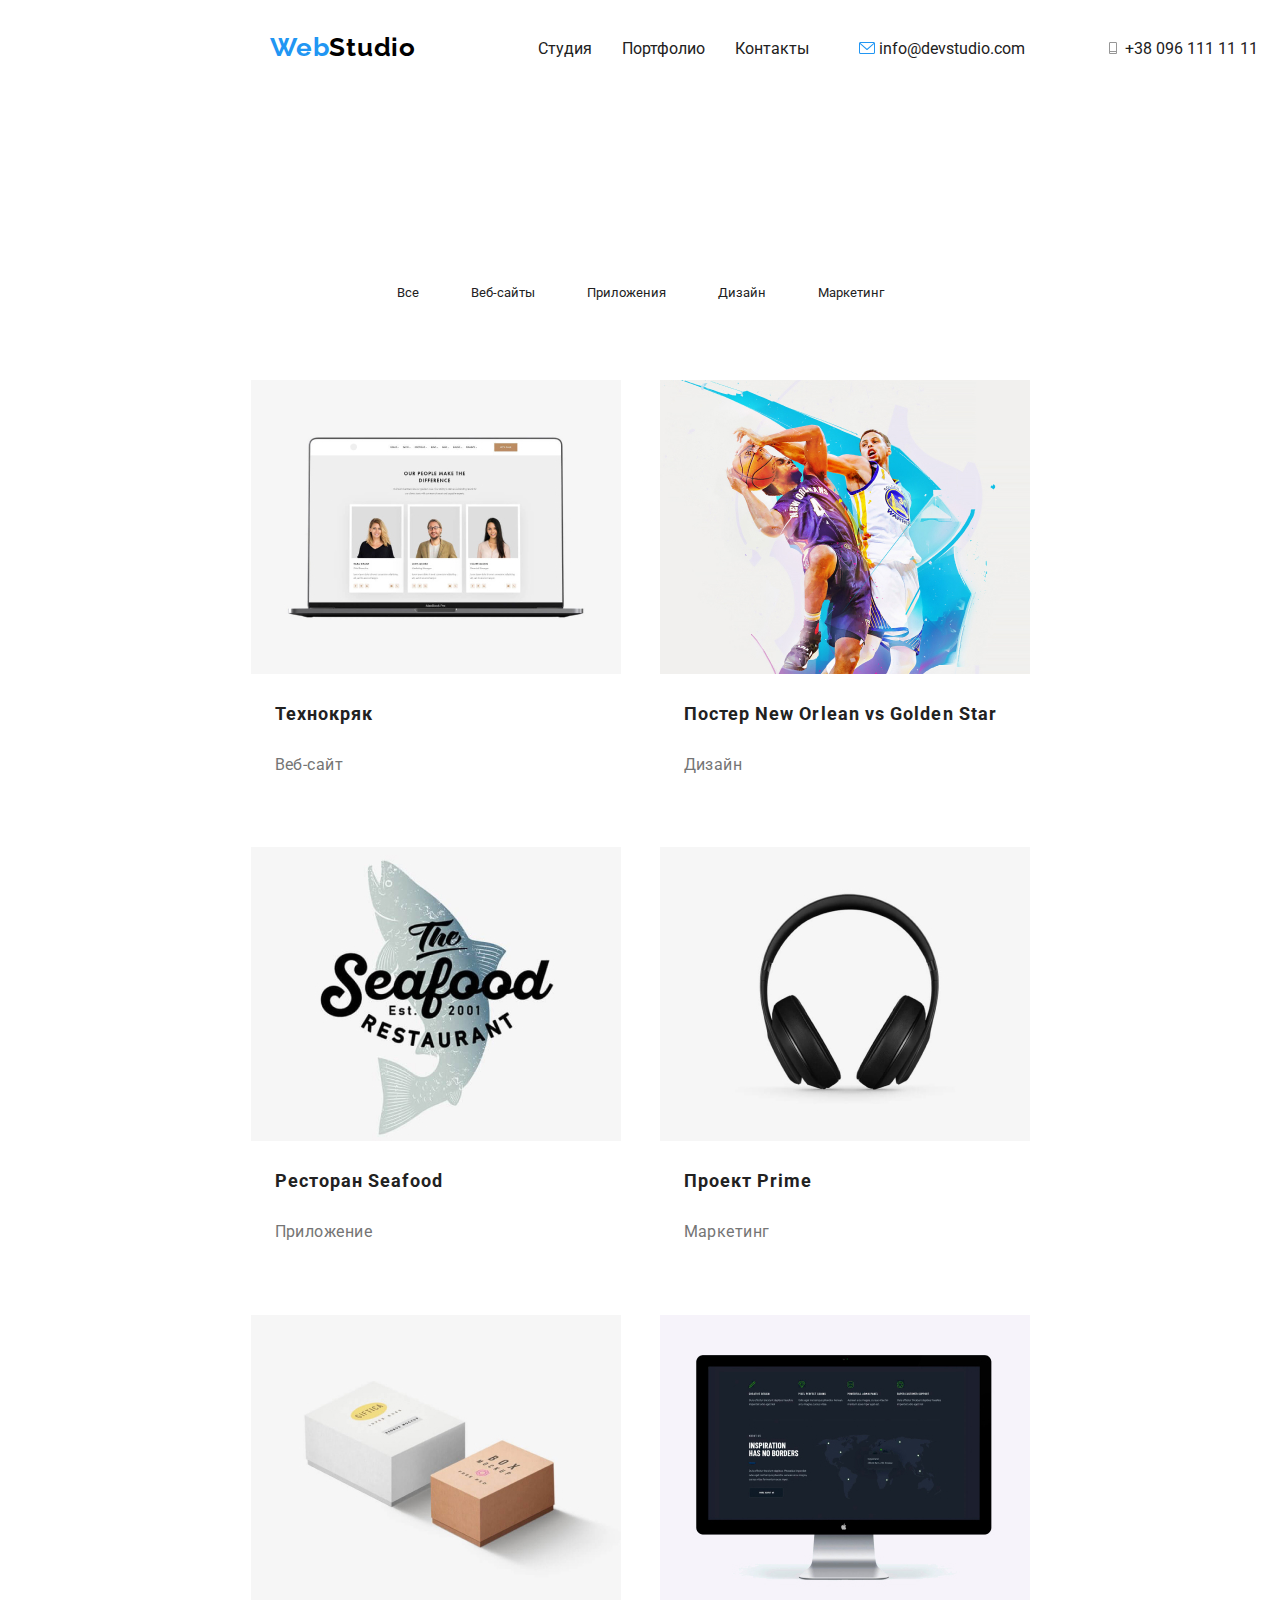
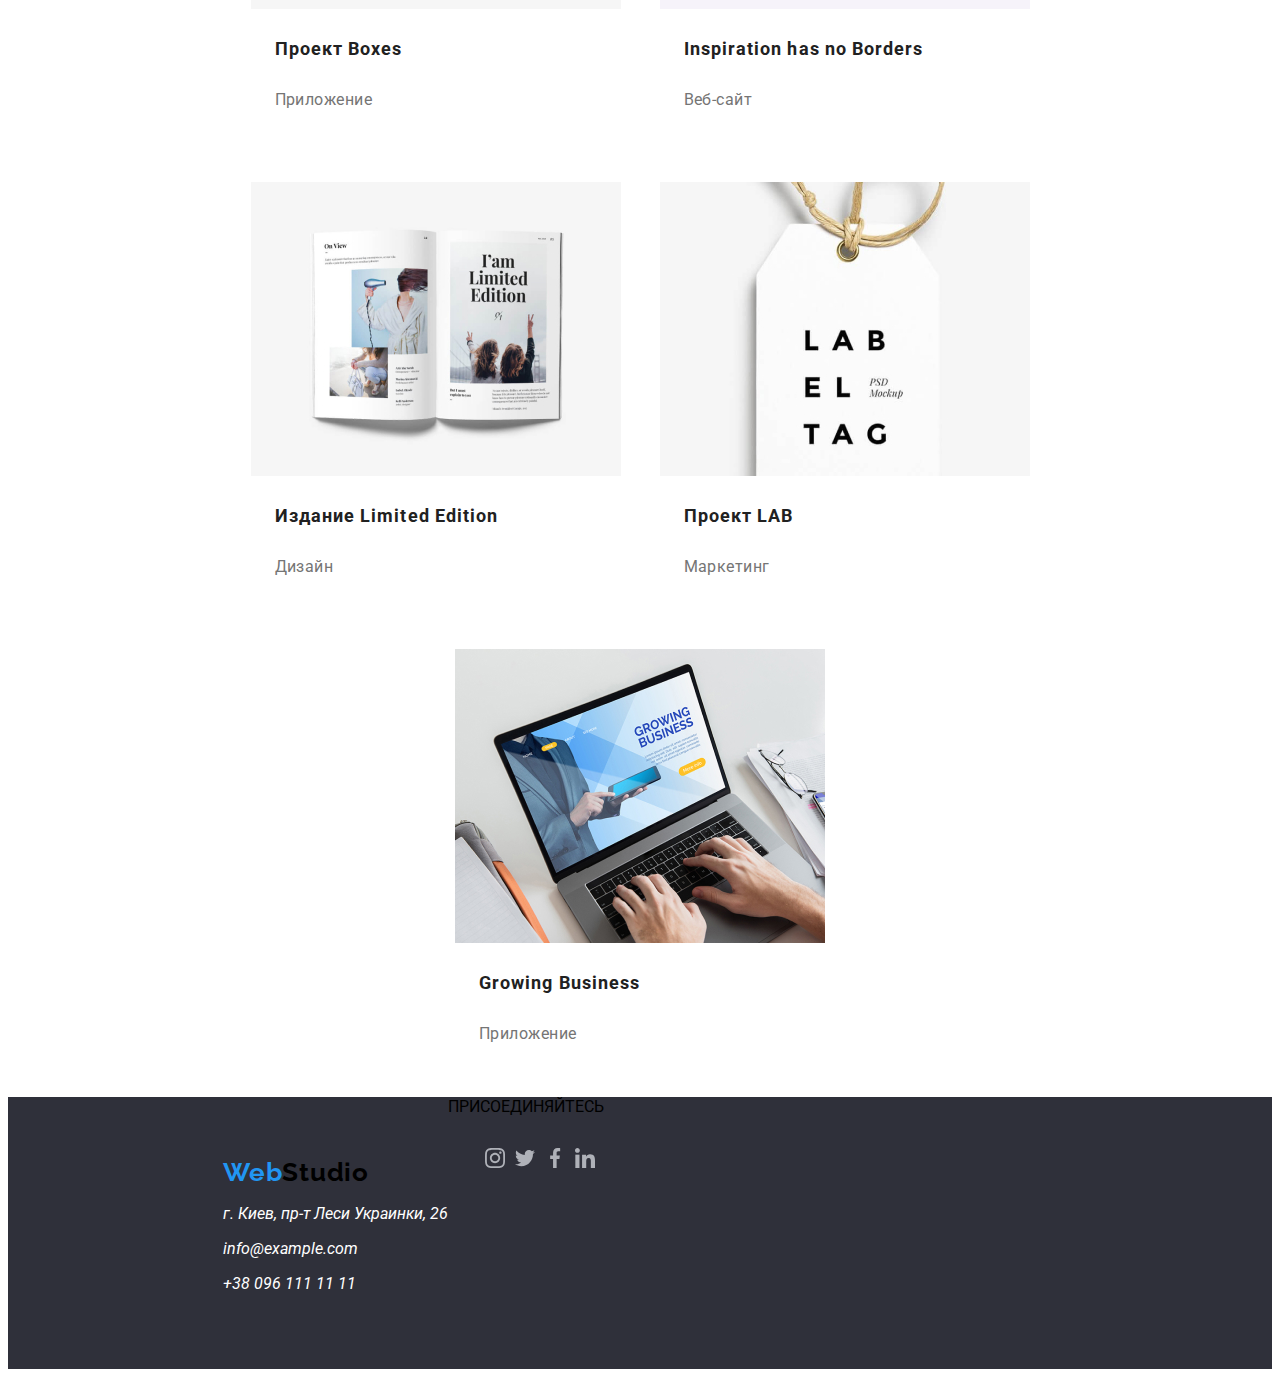
==== portfolio.html @ 5c110756 "Add files via upload" ====
<!DOCTYPE html>
<html lang="en">
  <head>
    <meta charset="UTF-8" />
    <meta name="viewport" content="width=device-width, initial-scale=1.0" />
    <title>Web Studio</title>
    <link rel="stylesheet" href="./css/styles.css" />
    <link rel="preconnect" href="https://fonts.gstatic.com" />
    <link
      href="https://fonts.googleapis.com/css2?family=Roboto:wght@700;900&display=swap"
      rel="stylesheet"
    />
    <link rel="preconnect" href="https://fonts.gstatic.com" />
    <link
      href="https://fonts.googleapis.com/css2?family=Raleway:wght@700&display=swap"
      rel="stylesheet"
    />
    <style>
      a {
        color: #212121;
        text-decoration: none;
      }
      a:visited {
        color: #800080;
      }
      a:hover {
        color: #2196f3;
      }
    </style>
  </head>
  <body>
    <header>
      <div class="container">
        <a class="logotype" href="./">
          <span class="logotype-part1">Web</span
          ><span class="logotype-part2">Studio</span>
        </a>
        <div class="header-nav">
          <div>
            <ul class="nav-list">
              <li>
                <a href="./" class="nav-link current">Студия</a>
              </li>
              <li>
                <a href="./portfolio.html" class="nav-link">Портфолио</a>
              </li>
              <li>
                <a href="./" class="nav-link">Контакты</a>
              </li>
            </ul>
          </div>
          <div>
            <!-- Контакти -->
            <ul class="contacts-list">
              <!-- contacts-list -->
              <li>
                <object
                  data="./images/icons/mail.svg"
                  type="image/svg+xml"
                  width="16"
                  height="12"
                ></object>
                <a href="info@devstudio.com">info@devstudio.com</a>
              </li>
              <li>
                <object
                  data="./images/icons/phone.svg"
                  type="image/svg+xml"
                  width="16"
                  height="12"
                ></object>
                <a href="tel:380961111111">+38 096 111 11 11</a>
              </li>
            </ul>
          </div>
        </div>
      </div>
    </header>

    <main>
      <ul class="link-portfolio-menu">
        <li class="link-portfolio-list"><a href="./">Все</a></li>
        <li class="link-portfolio-list"><a href="./">Веб-сайты</a></li>
        <li class="link-portfolio-list"><a href="./">Приложения</a></li>
        <li class="link-portfolio-list"><a href="./">Дизайн</a></li>
        <li class="link-portfolio-list"><a href="./">Маркетинг</a></li>
      </ul>

      <section class="portfolio-items">
        <ul class="hr">
          <li class="portfolio-photo">
            <h3><img src="./images/portfolio1.jpg" alt="Технокряк" /></h3>
            <p class="portfolio-caption">Технокряк</p>
            <p class="portfolio-text">Веб-сайт</p>
          </li>
          <li class="portfolio-photo">
            <h3>
              <img
                src="./images/portfolio2.jpg"
                alt="Постер New Orlean vs Golden Star"
              />
            </h3>
            <p class="portfolio-caption">Постер New Orlean vs Golden Star</p>
            <p class="portfolio-text">Дизайн</p>
          </li>
          <li class="portfolio-photo">
            <h3>
              <img src="./images/portfolio3.jpg" alt="Ресторан Seafood" />
            </h3>
            <p class="portfolio-caption">Ресторан Seafood</p>
            <p class="portfolio-text">Приложение</p>
          </li>
          <li class="portfolio-photo">
            <h3><img src="./images/portfolio4.jpg" alt="Проект Prime" /></h3>
            <p class="portfolio-caption">Проект Prime</p>
            <p class="portfolio-text">Маркетинг</p>
          </li>
          <li class="portfolio-photo">
            <h3><img src="./images/portfolio5.jpg" alt="Проект Boxes" /></h3>
            <p class="portfolio-caption">Проект Boxes</p>
            <p class="portfolio-text">Приложение</p>
          </li>
          <li class="portfolio-photo">
            <h3>
              <img
                src="./images/portfolio6.jpg"
                alt="Inspiration has no Borders"
              />
            </h3>
            <p class="portfolio-caption">Inspiration has no Borders</p>
            <p class="portfolio-text">Веб-сайт</p>
          </li>
          <li class="portfolio-photo">
            <h3>
              <img
                src="./images/portfolio7.jpg"
                alt="Издание Limited Edition"
              />
            </h3>
            <p class="portfolio-caption">Издание Limited Edition</p>
            <p class="portfolio-text">Дизайн</p>
          </li>
          <li class="portfolio-photo">
            <h3><img src="./images/portfolio8.jpg" alt="Проект LAB" /></h3>
            <p class="portfolio-caption">Проект LAB</p>
            <p class="portfolio-text">Маркетинг</p>
          </li>
          <li class="portfolio-photo">
            <h3>
              <img src="./images/portfolio9.jpg" alt="Growing Business" />
            </h3>
            <p class="portfolio-caption">Growing Business</p>
            <p class="portfolio-text">Приложение</p>
          </li>
        </ul>
      </section>
    </main>

    <footer>
      <div class="main-footer">
        <div class="footer">
          <div class="thisfooter">
            <a class="logotype" href="./">
              <span class="logotype-part1">Web</span
              ><span class="logotype-part2">Studio</span>
            </a>
            <address class="address-block">
              <p>г. Киев, пр-т Леси Украинки, 26</p>
              <p>
                <a class="link-email-footer" href="info@example.com"
                  >info@example.com</a
                >
              </p>
              <p>
                <a class="link-tel-footer" href="tel:380961111111"
                  >+38 096 111 11 11</a
                >
              </p>
            </address>
          </div>
          <div class="socialnetworks">
            <div class="socialnetworks-title">ПРИСОЕДИНЯЙТЕСЬ</div>
            <div>
              <ul class="socialnetworks-links">
                <li class="socialnetworks-item">
                  <object
                    data="./images/icons/social-instagram.svg"
                    type="image/svg+xml"
                  ></object>
                </li>
                <li class="socialnetworks-item">
                  <object
                    data="./images/icons/social-twitter.svg"
                    type="image/svg+xml"
                  ></object>
                </li>
                <li class="socialnetworks-item">
                  <object
                    data="./images/icons/social-facebook.svg"
                    type="image/svg+xml"
                  ></object>
                </li>
                <li class="socialnetworks-item">
                  <object
                    data="./images/icons/social-linkedin.svg"
                    type="image/svg+xml"
                  ></object>
                </li>
              </ul>
            </div>
          </div>
        </div>
      </div>
    </footer>
  </body>
</html>
---- css/styles.css ----
body {
  font-family: "Roboto", sans-serif;
  font-style: normal;
}

/* ------------------ */
.header .container {
  color: #ffffff;
  position: absolute;
}

.container {
  margin-bottom: 24px;
  width: 1200px;
  height: 80px;
  padding: 0 15px;
  margin: 0 auto;
  display: flex;
  box-sizing: border-box;
  display: flex;
}

.header a {
  color: #ffffff;
  font-size: 12px;
}

.nav-link {
  display: flex;
}

.header-nav,
.nav-list,
.contacts-list {
  display: flex;
  list-style-type: none;
  justify-content: space-between;
}

.nav-list {
  margin-left: 10px;
  padding-left: 93px;
  padding-top: 24px;
  padding-bottom: 24px;
}

.header-nav {
  align-items: center;
}

.nav-list li {
  margin-left: 10px;
  margin-right: 10px;
  padding-left: 10px;
  padding-top: 24px;
  padding-bottom: 24px;
}

.contacts-list {
  /*padding-left: 93px;*/
  padding-top: 24px;
  padding-bottom: 24px;
  width: 100%;
}

.contacts-list li:not(:last-child) {
  margin-right: 40px;
}

.nav-link:hover {
  color: #2196f3;
}

.header {
  position: absolute;
  bottom: -399px;
  transform: rotate(-90deg);
  z-index: 2;
}

/*-------------------*/

.divlogo {
  position: absolute;
  width: 100%;
}

.hero {
  width: 1600px;
  height: 600px;
  left: 0px;
  top: 80px;
  max-width: 1600px;
}

.hero-title {
  position: absolute;
  padding-top: 100px;
  padding-bottom: 200px;
  padding-left: 452px;
  padding-right: 452px;
  width: 696px;
  height: 120px;
  top: 50%;
  left: 50%;
  transform: translate(-50%, -50%);
  font-weight: 696px;
  font-size: 44px;
  line-height: 60px;
  text-align: center;
  letter-spacing: 0.06em;
  text-transform: uppercase;
  color: #ffffff;
}

.button-title {
  position: absolute;
  margin-top: 40px;
  width: 200px;
  height: 50px;
  top: 50%;
  left: 50%;
  transform: translate(-50%, -50%);
  color: #ffffff;
  background: #2196f3;
  box-shadow: 0px 4px 4px rgba(0, 0, 0, 0.15);
  border-radius: 4px;
}

.vector1 {
  padding-bottom: 25px;
  padding-top: 25px;
  padding-left: 102.34px;
  padding-right: 102.34px;
}

.vectors {
  width: 270px;
  height: 120px;
  background: hsl(250, 37%, 97%);
}

.features {
  padding-top: 94px;
  padding-bottom: 94px;
  /*padding-left: 215px;
  padding-right: 215px;*/
  width: auto;
  align-self: center;
  font-size: small;
  list-style-type: none;
  display: flex;
  justify-content: center;
}

.features-card {
  margin: 0 15px;
}

.features-names {
  padding-bottom: 10px;
  width: 270px;
  height: 16px;
  left: 515px;
  top: 774px;
  font-family: Roboto;
  font-style: normal;
  font-weight: bold;
  font-size: 14px;
  line-height: 16px;
  letter-spacing: 0.03em;
  text-transform: uppercase;
  color: #212121;
}

.features-text {
  width: 270px;
  height: 75px;
  left: 515px;
  top: 800px;
  font-family: Roboto;
  font-style: normal;
  font-weight: normal;
  font-size: 14px;
  line-height: 24px;
  letter-spacing: 0.03em;
  color: #757575;
}

.ourworking {
  padding-top: 50px;
  padding-bottom: 10px;
  /*padding-left: 215px;
  padding-right: 215px;*/
  width: 100%;
  align-content: center;
  align-tracks: normal;
  font-size: small;
  list-style-type: none;
  display: flex;
  justify-content: center;
}

.ourworking-card {
  margin: 0 15px;
}

.working-command-section {
  padding-top: 94px;
  padding: 0 15px;
  margin: 20px auto;
  display: flex;
}

.ourcommand {
  padding-top: 50px;
  padding-bottom: 10px;
  /*padding-left: 215px;
  padding-right: 215px;*/
  width: 100%;
  align-content: center;
  text-align: center;
  font-size: small;
  list-style-type: none;
  display: flex;
  justify-content: center;
}

.ourcommand-card {
  margin: 0 15px;
  box-shadow: 0 0 10px rgba(0, 0, 0, 1);
}

.working-command-title {
  position: absolute;
  align-content: center;
  color: #212121;
  left: 50%;
  transform: translate(-50%, 0);
  font-family: Roboto;
  font-style: normal;
  font-size: 36px;
  line-height: 18.75px;
  text-align: center;
  letter-spacing: 0.03em;
}

.ourcommand-names {
  padding-top: 30px;
  align-content: center;
  color: #212121;
  font-family: Roboto;
  font-style: normal;
  font-size: 16px;
  line-height: 18.75px;
  text-align: center;
  letter-spacing: 0.03em;
}

.working-command-list {
  padding-left: 30px;
  padding-top: 50px;
  padding-bottom: 24px;
}

.ourcommand-profi {
  color: #757575;
}

.logotype {
  padding-left: 215px;
  padding-top: 24px;
  padding-bottom: 25px;
  width: 145px;
  height: 31px;
  font-family: Raleway;
  font-style: normal;
  font-weight: bold;
  font-size: 26px;
  line-height: 31px;
  letter-spacing: 0.03em;
  text-decoration: none;
}

.logotype-part1 {
  color: #2196f3;
}

.logotype-part2 {
  color: #000000;
}

.img-size {
  width: 100%;
}

.link-study {
  padding-left: 30px;
  padding-top: 5px;
  font-family: Roboto;
  font-style: normal;
  font-weight: 500;
  font-size: 14px;
  line-height: 16px;
  letter-spacing: 0.02em;
  color: rgba(21, 21, 21, 0.6);
  text-decoration: none;
}

.link-portfolio {
  padding-left: 20px;
  padding-top: 5px;
  font-family: Roboto;
  font-style: normal;
  font-weight: 500;
  font-size: 14px;
  line-height: 16px;
  letter-spacing: 0.02em;
  color: rgba(21, 21, 21, 0.6);
  text-decoration: none;
}

.link-contacts {
  padding-left: 20px;
  padding-top: 5px;
  font-family: Roboto;
  font-style: normal;
  font-weight: 500;
  font-size: 14px;
  line-height: 16px;
  letter-spacing: 0.02em;
  color: rgba(21, 21, 21, 0.6);
  text-decoration: none;
}

.link-email {
  padding-left: 100px;
  padding-top: 5px;
  text-decoration: none;
  color: rgba(21, 21, 21, 0.6);
}

.link-tel {
  padding-left: 30px;
  padding-top: 5px;
  text-decoration: none;
  color: rgba(21, 21, 21, 0.6);
}

.thisfooter {
  background-color: #2f303a;
  padding-top: 60px;
  padding-bottom: 60px;
  left: 10%;
  color: #ffffff;
}

.address-block {
  padding-left: 215px;
  color: rgba(ff, ff, ff, 0.6);
}

.link-email-footer {
  padding-top: 5px;
  text-decoration: none;
  color: #ffffff;
}

.link-tel-footer {
  padding-top: 5px;
  text-decoration: none;
  color: #ffffff;
}

.link-portfolio-menu {
  padding-top: 174px;
  padding-bottom: 10px;
  padding-left: 215px;
  padding-right: 215px;
  width: auto;
  font-size: small;
  align-self: auto;
  text-align: center;
  list-style-type: none;
  display: flex;
  justify-content: center;
}

.link-portfolio-list {
  padding-left: 22px;
  padding-right: 22px;
  padding-top: 6px;
  padding-bottom: 6px;
  margin: 4px;
}

.link-portfolio-list:hover {
  box-shadow: 0 0 10px rgba(0, 0, 0, 1);
}

.portfolio-photo {
  width: auto;
  height: auto;
  left: 615px;
  top: 262px;
  display: inline-table;
  margin: 15px;
  padding: 3px;
}

.portfolio-photo:hover {
  box-shadow: 0 0 10px rgba(0, 0, 0, 1);
}

.portfolio-caption {
  padding-left: 24px;
  font-family: Roboto;
  font-style: normal;
  font-weight: bold;
  font-size: 18px;
  line-height: 36px;
  letter-spacing: 0.06em;
  color: #212121;
  text-align: start;
}

.portfolio-text {
  padding-left: 24px;
  font-family: Roboto;
  font-style: normal;
  font-weight: normal;
  font-size: 16px;
  line-height: 30px;
  letter-spacing: 0.03em;
  color: #757575;
  text-align: start;
}

.portfolio-items {
  padding-top: 10px;
  padding-bottom: 10px;
  padding-left: 215px;
  padding-right: 215px;
  width: auto;
  align-self: center;
  text-align: center;
  font-size: small;
}

.hr {
  margin: 0;
  padding: 4px;
  width: auto;
  height: auto;
}

.ourclients {
  padding-top: 50px;
  padding-bottom: 10px;
  /*padding-left: 215px;
  padding-right: 215px;*/
  width: 100%;
  align-content: center;
  text-align: center;
  font-size: small;
  list-style-type: none;
  display: flex;
  justify-content: center;
}

.ourclients-item {
  margin: 0 15px;
}

.ourclients-item:hover {
  stroke: white;
  fill: red;
}

.socialnetworks-links {
  padding-left: 32px;
  padding-right: 32px;
  padding-top: 16px;
  padding-bottom: 30px;
  list-style-type: none;
  display: flex;
  justify-content: space-between;
}

.socialnetworks-item {
  margin: 0 5px;
}

.socialnetworks-item:hover {
  color: #2196f3;
  /*box-shadow: 0 0 10px rgba(0, 0, 0, 1);*/
}

.socialfooter {
  background-color: #2f303a;
  padding-top: 72px;
  padding-bottom: 100px;
  /*padding-left: 215px;
  padding-right: 215px;*/
  color: #ffffff;
  margin: 10px auto;
}

.socialfooter-links {
  padding-left: 70px;
  /*padding-top: 72px;*/
  list-style-type: none;
  display: flex;
  justify-content: center;
}

.socialfooter-item {
  margin: 0 5px;
}

.socialfooter-title {
  padding-left: 70px;
  /*padding-top: 72px;*/
  color: #ffffff;
}

.footer {
  background-color: #2f303a;
  display: inline-flex;
}

.main-footer {
  background-color: #2f303a;
}
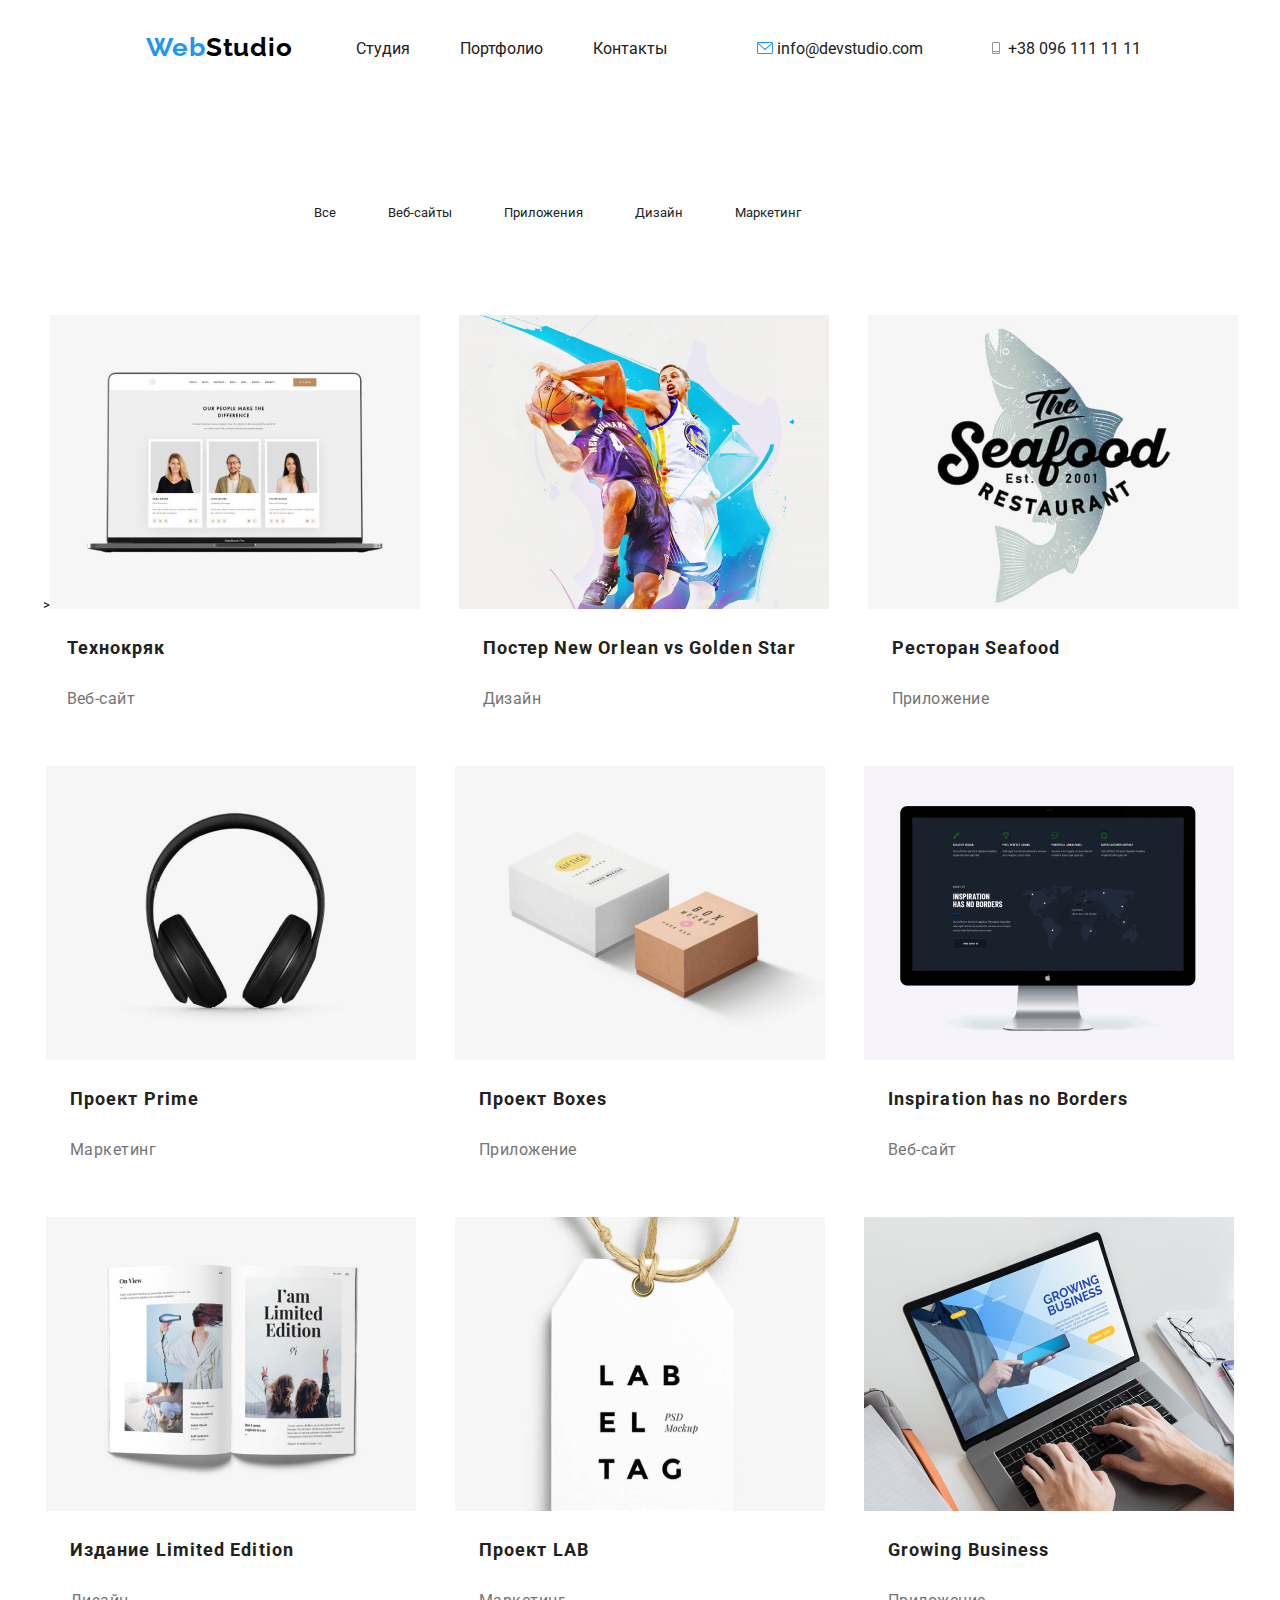
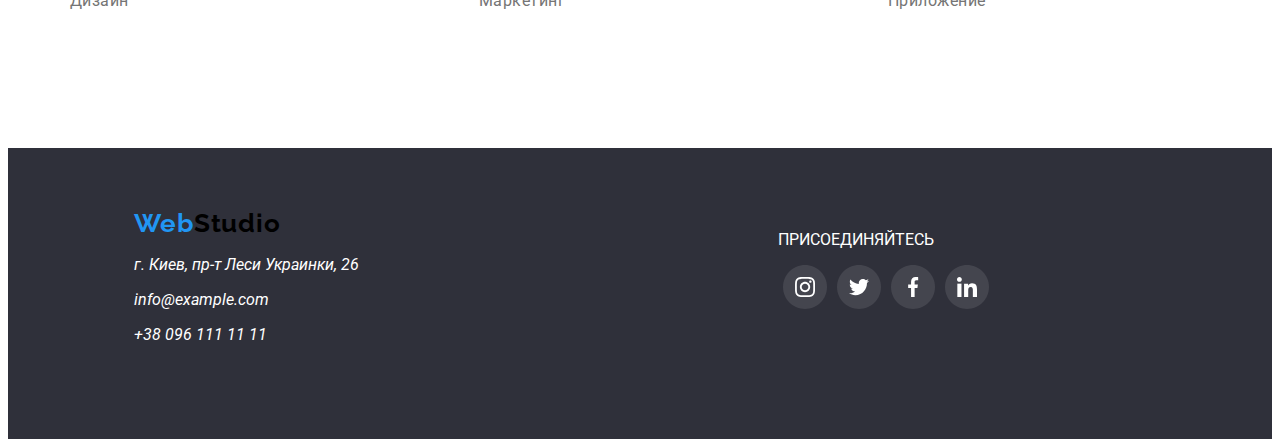
==== commit 1b1fbdcf: "Add files via upload" ====
--- a/portfolio.html
+++ b/portfolio.html
@@ -31,11 +31,10 @@
   <body>
     <header>
       <div class="container">
-        <a class="logotype" href="./">
-          <span class="logotype-part1">Web</span
-          ><span class="logotype-part2">Studio</span>
-        </a>
-        <div class="header-nav">
+        <nav class="header-nav">
+          <a class="logotype" href="./">
+            <span class="logotype-part1">Web</span><span class="logotype-part2">Studio</span>
+          </a>
           <div>
             <ul class="nav-list">
               <li>
@@ -45,121 +44,93 @@
                 <a href="./portfolio.html" class="nav-link">Портфолио</a>
               </li>
               <li>
-                <a href="./" class="nav-link">Контакты</a>
+                <a href="#Contacts" class="nav-link">Контакты</a>
               </li>
             </ul>
           </div>
           <div>
             <!-- Контакти -->
             <ul class="contacts-list">
-              <!-- contacts-list -->
               <li>
-                <object
-                  data="./images/icons/mail.svg"
-                  type="image/svg+xml"
-                  width="16"
-                  height="12"
-                ></object>
+                <object data="./images/icons/mail.svg" type="image/svg+xml" width="16" height="12"></object>
                 <a href="info@devstudio.com">info@devstudio.com</a>
               </li>
               <li>
-                <object
-                  data="./images/icons/phone.svg"
-                  type="image/svg+xml"
-                  width="16"
-                  height="12"
-                ></object>
+                <object data="./images/icons/phone.svg" type="image/svg+xml" width="16" height="12"></object>
                 <a href="tel:380961111111">+38 096 111 11 11</a>
               </li>
             </ul>
           </div>
-        </div>
+        </nav>
       </div>
     </header>
 
     <main>
-      <ul class="link-portfolio-menu">
-        <li class="link-portfolio-list"><a href="./">Все</a></li>
-        <li class="link-portfolio-list"><a href="./">Веб-сайты</a></li>
-        <li class="link-portfolio-list"><a href="./">Приложения</a></li>
-        <li class="link-portfolio-list"><a href="./">Дизайн</a></li>
-        <li class="link-portfolio-list"><a href="./">Маркетинг</a></li>
-      </ul>
-
-      <section class="portfolio-items">
-        <ul class="hr">
-          <li class="portfolio-photo">
-            <h3><img src="./images/portfolio1.jpg" alt="Технокряк" /></h3>
-            <p class="portfolio-caption">Технокряк</p>
-            <p class="portfolio-text">Веб-сайт</p>
-          </li>
-          <li class="portfolio-photo">
-            <h3>
-              <img
-                src="./images/portfolio2.jpg"
-                alt="Постер New Orlean vs Golden Star"
-              />
-            </h3>
-            <p class="portfolio-caption">Постер New Orlean vs Golden Star</p>
-            <p class="portfolio-text">Дизайн</p>
-          </li>
-          <li class="portfolio-photo">
-            <h3>
+      <div class="portfolio">
+        <ul class="link-portfolio-menu">
+          <li class="link-portfolio-list"><a href="./">Все</a></li>
+          <li class="link-portfolio-list"><a href="./">Веб-сайты</a></li>
+          <li class="link-portfolio-list"><a href="./">Приложения</a></li>
+          <li class="link-portfolio-list"><a href="./">Дизайн</a></li>
+          <li class="link-portfolio-list"><a href="./">Маркетинг</a></li>
+        </ul>
+      
+        <div class="portfolio-items">
+          <ul class="hr">
+            <li class="portfolio-photo">
+              ><img src="./images/portfolio1.jpg" alt="Технокряк" />
+              <h3 class="portfolio-caption">Технокряк</h3>
+              <p class="portfolio-text">Веб-сайт</p>
+            </li>
+            <li class="portfolio-photo">
+              <img src="./images/portfolio2.jpg" alt="Постер New Orlean vs Golden Star" />
+              <h3 class="portfolio-caption">Постер New Orlean vs Golden Star</h3>
+              <p class="portfolio-text">Дизайн</p>
+            </li>
+            <li class="portfolio-photo">              
               <img src="./images/portfolio3.jpg" alt="Ресторан Seafood" />
-            </h3>
-            <p class="portfolio-caption">Ресторан Seafood</p>
-            <p class="portfolio-text">Приложение</p>
-          </li>
-          <li class="portfolio-photo">
-            <h3><img src="./images/portfolio4.jpg" alt="Проект Prime" /></h3>
-            <p class="portfolio-caption">Проект Prime</p>
-            <p class="portfolio-text">Маркетинг</p>
-          </li>
-          <li class="portfolio-photo">
-            <h3><img src="./images/portfolio5.jpg" alt="Проект Boxes" /></h3>
-            <p class="portfolio-caption">Проект Boxes</p>
-            <p class="portfolio-text">Приложение</p>
-          </li>
-          <li class="portfolio-photo">
-            <h3>
-              <img
-                src="./images/portfolio6.jpg"
-                alt="Inspiration has no Borders"
-              />
-            </h3>
-            <p class="portfolio-caption">Inspiration has no Borders</p>
-            <p class="portfolio-text">Веб-сайт</p>
-          </li>
-          <li class="portfolio-photo">
-            <h3>
-              <img
-                src="./images/portfolio7.jpg"
-                alt="Издание Limited Edition"
-              />
-            </h3>
-            <p class="portfolio-caption">Издание Limited Edition</p>
-            <p class="portfolio-text">Дизайн</p>
-          </li>
-          <li class="portfolio-photo">
-            <h3><img src="./images/portfolio8.jpg" alt="Проект LAB" /></h3>
-            <p class="portfolio-caption">Проект LAB</p>
-            <p class="portfolio-text">Маркетинг</p>
-          </li>
-          <li class="portfolio-photo">
-            <h3>
+              <h3 class="portfolio-caption">Ресторан Seafood</h3>
+              <p class="portfolio-text">Приложение</p>
+            </li>
+            <li class="portfolio-photo">
+              <img src="./images/portfolio4.jpg" alt="Проект Prime" />
+              <h3 class="portfolio-caption">Проект Prime</h3>
+              <p class="portfolio-text">Маркетинг</p>
+            </li>
+            <li class="portfolio-photo">
+              <img src="./images/portfolio5.jpg" alt="Проект Boxes" />
+              <h3 class="portfolio-caption">Проект Boxes</h3>
+              <p class="portfolio-text">Приложение</p>
+            </li>
+            <li class="portfolio-photo">              
+                <img src="./images/portfolio6.jpg" alt="Inspiration has no Borders" />
+              <h3 class="portfolio-caption">Inspiration has no Borders</h3>
+              <p class="portfolio-text">Веб-сайт</p>
+            </li>
+            <li class="portfolio-photo">
+              <img src="./images/portfolio7.jpg" alt="Издание Limited Edition" />
+              <h3 class="portfolio-caption">Издание Limited Edition</h3>
+              <p class="portfolio-text">Дизайн</p>
+            </li>
+            <li class="portfolio-photo">
+              <img src="./images/portfolio8.jpg" alt="Проект LAB" />
+              <h3 class="portfolio-caption">Проект LAB</h3>
+              <p class="portfolio-text">Маркетинг</p>
+            </li>
+            <li class="portfolio-photo">              
               <img src="./images/portfolio9.jpg" alt="Growing Business" />
-            </h3>
-            <p class="portfolio-caption">Growing Business</p>
-            <p class="portfolio-text">Приложение</p>
-          </li>
-        </ul>
-      </section>
+              <h3 class="portfolio-caption">Growing Business</h3>
+              <p class="portfolio-text">Приложение</p>
+            </li>
+          </ul>
+        </div>
+      </div>
     </main>
 
     <footer>
       <div class="main-footer">
         <div class="footer">
-          <div class="thisfooter">
+          <div id="Contacts" class="thisfooter">
             <a class="logotype" href="./">
               <span class="logotype-part1">Web</span
               ><span class="logotype-part2">Studio</span>
@@ -178,33 +149,29 @@
               </p>
             </address>
           </div>
-          <div class="socialnetworks">
-            <div class="socialnetworks-title">ПРИСОЕДИНЯЙТЕСЬ</div>
+          <div class="socialfooter">
+            <div class="socialfooter-title">ПРИСОЕДИНЯЙТЕСЬ</div>
             <div>
-              <ul class="socialnetworks-links">
-                <li class="socialnetworks-item">
-                  <object
-                    data="./images/icons/social-instagram.svg"
-                    type="image/svg+xml"
-                  ></object>
+              <ul class="socialfooter-links">
+                <li class="socialfooter-item">
+                  <a href="./">
+                    <img src="./images/icons/social-instagram-big.svg" alt="" />
+                  </a>
                 </li>
-                <li class="socialnetworks-item">
-                  <object
-                    data="./images/icons/social-twitter.svg"
-                    type="image/svg+xml"
-                  ></object>
+                <li class="socialfooter-item">
+                  <a href="./">
+                    <img src="./images/icons/social-twitter-big.svg" alt="" />
+                  </a>
                 </li>
-                <li class="socialnetworks-item">
-                  <object
-                    data="./images/icons/social-facebook.svg"
-                    type="image/svg+xml"
-                  ></object>
+                <li class="socialfooter-item">
+                  <a href="./">
+                    <img src="./images/icons/social-facebook-big.svg" alt="" />
+                  </a>
                 </li>
-                <li class="socialnetworks-item">
-                  <object
-                    data="./images/icons/social-linkedin.svg"
-                    type="image/svg+xml"
-                  ></object>
+                <li class="socialfooter-item">
+                  <a href="./">
+                    <img src="./images/icons/social-linkedin-big.svg" alt="" />
+                  </a>
                 </li>
               </ul>
             </div>
--- a/css/styles.css
+++ b/css/styles.css
@@ -11,7 +11,6 @@
 
 .container {
   margin-bottom: 24px;
-  width: 1200px;
   height: 80px;
   padding: 0 15px;
   margin: 0 auto;
@@ -34,33 +33,29 @@
 .contacts-list {
   display: flex;
   list-style-type: none;
-  justify-content: space-between;
 }
 
 .nav-list {
-  margin-left: 10px;
-  padding-left: 93px;
-  padding-top: 24px;
-  padding-bottom: 24px;
+  padding-top: 32px;
+  padding-bottom: 32px;
 }
 
 .header-nav {
+  padding-left: 10%; /*215px;*/
   align-items: center;
 }
 
 .nav-list li {
-  margin-left: 10px;
-  margin-right: 10px;
-  padding-left: 10px;
-  padding-top: 24px;
-  padding-bottom: 24px;
+  margin: 25px;
 }
 
 .contacts-list {
-  /*padding-left: 93px;*/
-  padding-top: 24px;
-  padding-bottom: 24px;
-  width: 100%;
+  padding-top: 32px;
+  padding-bottom: 32px;
+}
+
+.contacts-list li {
+  margin: 25px;
 }
 
 .contacts-list li:not(:last-child) {
@@ -76,6 +71,28 @@
   bottom: -399px;
   transform: rotate(-90deg);
   z-index: 2;
+}
+
+.logotype {
+  padding-top: 24px;
+  padding-bottom: 25px;
+  width: 145px;
+  height: 31px;
+  font-family: Raleway;
+  font-style: normal;
+  font-weight: bold;
+  font-size: 26px;
+  line-height: 31px;
+  letter-spacing: 0.03em;
+  text-decoration: none;
+}
+
+.logotype-part1 {
+  color: #2196f3;
+}
+
+.logotype-part2 {
+  color: #000000;
 }
 
 /*-------------------*/
@@ -124,12 +141,12 @@
   color: #ffffff;
   background: #2196f3;
   box-shadow: 0px 4px 4px rgba(0, 0, 0, 0.15);
-  border-radius: 4px;
+  /*  border-radius: 4px;*/
 }
 
 .vector1 {
   padding-bottom: 25px;
-  padding-top: 25px;
+  /*  padding-top: 25px;*/
   padding-left: 102.34px;
   padding-right: 102.34px;
 }
@@ -141,10 +158,8 @@
 }
 
 .features {
-  padding-top: 94px;
-  padding-bottom: 94px;
-  /*padding-left: 215px;
-  padding-right: 215px;*/
+  padding-left: 10%;
+  padding-right: 10%;
   width: auto;
   align-self: center;
   font-size: small;
@@ -188,11 +203,10 @@
 }
 
 .ourworking {
-  padding-top: 50px;
+  padding-top: 100px;
   padding-bottom: 10px;
-  /*padding-left: 215px;
-  padding-right: 215px;*/
-  width: 100%;
+  /*padding-left: 10%;
+  padding-right: 10%;*/
   align-content: center;
   align-tracks: normal;
   font-size: small;
@@ -213,11 +227,10 @@
 }
 
 .ourcommand {
-  padding-top: 50px;
+  padding-top: 100px;
   padding-bottom: 10px;
-  /*padding-left: 215px;
-  padding-right: 215px;*/
-  width: 100%;
+  /*padding-left: 10%;
+  padding-right: 10%;*/
   align-content: center;
   text-align: center;
   font-size: small;
@@ -267,27 +280,26 @@
   color: #757575;
 }
 
-.logotype {
-  padding-left: 215px;
-  padding-top: 24px;
-  padding-bottom: 25px;
-  width: 145px;
-  height: 31px;
-  font-family: Raleway;
-  font-style: normal;
-  font-weight: bold;
-  font-size: 26px;
-  line-height: 31px;
-  letter-spacing: 0.03em;
-  text-decoration: none;
-}
-
-.logotype-part1 {
-  color: #2196f3;
-}
-
-.logotype-part2 {
-  color: #000000;
+.ourclients {
+  padding-top: 100px;
+  padding-bottom: 10px;
+  /*padding-left: 10%;
+  padding-right: 10%;*/
+  align-content: center;
+  text-align: center;
+  font-size: small;
+  list-style-type: none;
+  display: flex;
+  justify-content: center;
+}
+
+.ourclients-item {
+  margin: 0 15px;
+}
+
+.ourclients-item:hover {
+  stroke: white;
+  background-color: #2196f3; /*???*/
 }
 
 .img-size {
@@ -348,15 +360,14 @@
 }
 
 .thisfooter {
+  padding-left: 10%; /*215px;*/
   background-color: #2f303a;
   padding-top: 60px;
   padding-bottom: 60px;
-  left: 10%;
   color: #ffffff;
 }
 
 .address-block {
-  padding-left: 215px;
   color: rgba(ff, ff, ff, 0.6);
 }
 
@@ -372,18 +383,22 @@
   color: #ffffff;
 }
 
+.portfolio {
+  padding-top: 94px;
+  padding-bottom: 94px;
+  /*padding-left: 10%;
+  padding-right: 10%;*/
+  align-self: center;
+}
+
 .link-portfolio-menu {
-  padding-top: 174px;
-  padding-bottom: 10px;
-  padding-left: 215px;
-  padding-right: 215px;
-  width: auto;
+  padding-left: 280px;
+  padding-bottom: 50px;
   font-size: small;
   align-self: auto;
   text-align: center;
   list-style-type: none;
   display: flex;
-  justify-content: center;
 }
 
 .link-portfolio-list {
@@ -395,12 +410,12 @@
 }
 
 .link-portfolio-list:hover {
+  /*color: #ffffff;
+  background: #2196f3;*/
   box-shadow: 0 0 10px rgba(0, 0, 0, 1);
 }
 
 .portfolio-photo {
-  width: auto;
-  height: auto;
   left: 615px;
   top: 262px;
   display: inline-table;
@@ -437,44 +452,14 @@
 }
 
 .portfolio-items {
-  padding-top: 10px;
-  padding-bottom: 10px;
-  padding-left: 215px;
-  padding-right: 215px;
-  width: auto;
+  text-align: center;
   align-self: center;
-  text-align: center;
   font-size: small;
 }
 
 .hr {
   margin: 0;
   padding: 4px;
-  width: auto;
-  height: auto;
-}
-
-.ourclients {
-  padding-top: 50px;
-  padding-bottom: 10px;
-  /*padding-left: 215px;
-  padding-right: 215px;*/
-  width: 100%;
-  align-content: center;
-  text-align: center;
-  font-size: small;
-  list-style-type: none;
-  display: flex;
-  justify-content: center;
-}
-
-.ourclients-item {
-  margin: 0 15px;
-}
-
-.ourclients-item:hover {
-  stroke: white;
-  fill: red;
 }
 
 .socialnetworks-links {
@@ -500,8 +485,8 @@
   background-color: #2f303a;
   padding-top: 72px;
   padding-bottom: 100px;
-  /*padding-left: 215px;
-  padding-right: 215px;*/
+  padding-left: 70px;
+  /*padding-right: 215px;*/
   color: #ffffff;
   margin: 10px auto;
 }
@@ -511,7 +496,6 @@
   /*padding-top: 72px;*/
   list-style-type: none;
   display: flex;
-  justify-content: center;
 }
 
 .socialfooter-item {
@@ -526,7 +510,7 @@
 
 .footer {
   background-color: #2f303a;
-  display: inline-flex;
+  display: flex;
 }
 
 .main-footer {
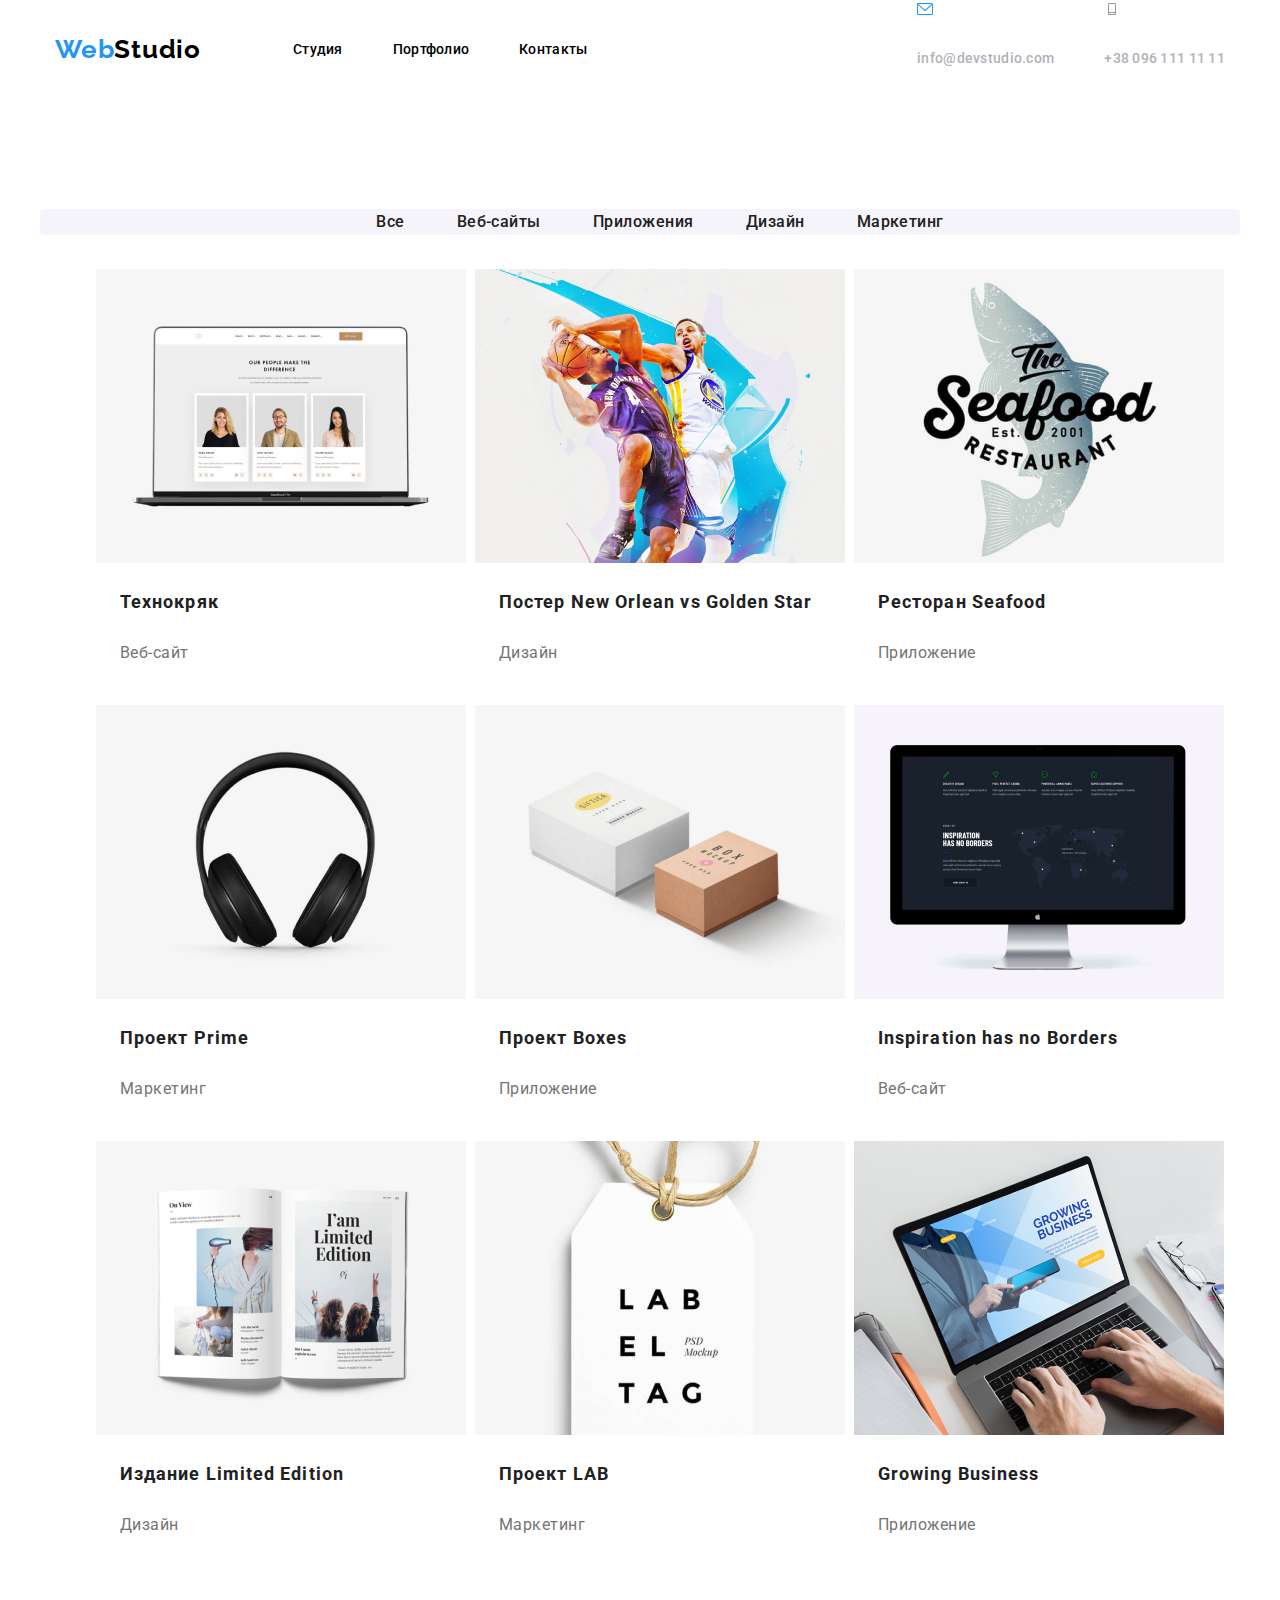
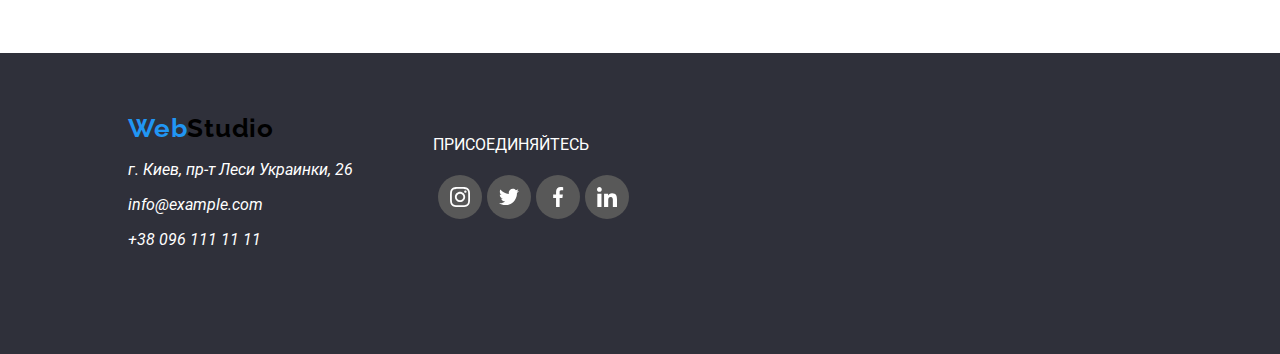
==== commit acd309fc: "Add files via upload" ====
--- a/portfolio.html
+++ b/portfolio.html
@@ -29,100 +29,167 @@
     </style>
   </head>
   <body>
-    <header>
-      <div class="container">
-        <nav class="header-nav">
+    <header class="page-header">
+      <div class="container header">
+        <!--Навігація-->
+        <nav class="nav">
           <a class="logotype" href="./">
-            <span class="logotype-part1">Web</span><span class="logotype-part2">Studio</span>
+            <span class="logotype-part1">Web</span
+            ><span class="logotype-part2">Studio</span>
           </a>
-          <div>
-            <ul class="nav-list">
-              <li>
-                <a href="./" class="nav-link current">Студия</a>
-              </li>
-              <li>
-                <a href="./portfolio.html" class="nav-link">Портфолио</a>
-              </li>
-              <li>
-                <a href="#Contacts" class="nav-link">Контакты</a>
+
+          <ul class="nav-items">
+            <li>
+              <a class="nav-item" href="./index.html">Студия</a>
+            </li>
+            <li><a class="nav-item" href="./portfolio.html">Портфолио</a></li>
+            <li><a class="nav-item" href="#Contacts">Контакты</a></li>
+          </ul>
+        </nav>
+
+        <ul class="header-contacts">
+          <li lang="en">
+            <object
+              data="./images/icons/mail.svg"
+              type="image/svg+xml"
+              width="16"
+              height="12"
+            ></object>
+            <a class="header-contact" href="mailto:info@devstudio.com">
+              info@devstudio.com</a
+            >
+          </li>
+          <li>
+            <object
+              data="./images/icons/phone.svg"
+              type="image/svg+xml"
+              width="16"
+              height="12"
+            ></object>
+            <a class="header-contact" href="tel:+380961111111">
+              +38 096 111 11 11</a
+            >
+          </li>
+        </ul>
+      </div>
+    </header>
+
+    <main>
+      <div class="portfolio-container">
+        <div class="portfolio">
+          <ul class="link-portfolio-menu">
+            <li><a class="link-portfolio-list" href="./">Все</a></li>
+            <li><a class="link-portfolio-list" href="./">Веб-сайты</a></li>
+            <li><a class="link-portfolio-list" href="./">Приложения</a></li>
+            <li><a class="link-portfolio-list" href="./">Дизайн</a></li>
+            <li><a class="link-portfolio-list" href="./">Маркетинг</a></li>
+          </ul>
+
+          <div class="portfolio-items">
+            <ul class="hr">
+              <li class="portfolio-photo">
+                <div class="container-portfolio-photo">
+                  <img
+                    src="./images/portfolio1.jpg"
+                    alt="Технокряк"
+                    class="image"
+                  />
+                </div>
+                <h3 class="portfolio-caption">Технокряк</h3>
+                <p class="portfolio-text">Веб-сайт</p>
+              </li>
+              <li class="portfolio-photo">
+                <div class="container-portfolio-photo">
+                  <img
+                    src="./images/portfolio2.jpg"
+                    alt="Постер New Orlean vs Golden Star"
+                    class="image"
+                  />
+                </div>
+                <h3 class="portfolio-caption">
+                  Постер New Orlean vs Golden Star
+                </h3>
+                <p class="portfolio-text">Дизайн</p>
+              </li>
+              <li class="portfolio-photo">
+                <div class="container-portfolio-photo">
+                  <img
+                    src="./images/portfolio3.jpg"
+                    alt="Ресторан Seafood"
+                    class="image"
+                  />
+                </div>
+                <h3 class="portfolio-caption">Ресторан Seafood</h3>
+                <p class="portfolio-text">Приложение</p>
+              </li>
+              <li class="portfolio-photo">
+                <div class="container-portfolio-photo">
+                  <img
+                    src="./images/portfolio4.jpg"
+                    alt="Проект Prime"
+                    class="image"
+                  />
+                </div>
+                <h3 class="portfolio-caption">Проект Prime</h3>
+                <p class="portfolio-text">Маркетинг</p>
+              </li>
+              <li class="portfolio-photo">
+                <div class="container-portfolio-photo">
+                  <img
+                    src="./images/portfolio5.jpg"
+                    alt="Проект Boxes"
+                    class="image"
+                  />
+                </div>
+                <h3 class="portfolio-caption">Проект Boxes</h3>
+                <p class="portfolio-text">Приложение</p>
+              </li>
+              <li class="portfolio-photo">
+                <div class="container-portfolio-photo">
+                  <img
+                    src="./images/portfolio6.jpg"
+                    alt="Inspiration has no Borders"
+                    class="image"
+                  />
+                </div>
+                <h3 class="portfolio-caption">Inspiration has no Borders</h3>
+                <p class="portfolio-text">Веб-сайт</p>
+              </li>
+              <li class="portfolio-photo">
+                <div class="container-portfolio-photo">
+                  <img
+                    src="./images/portfolio7.jpg"
+                    alt="Издание Limited Edition"
+                    class="image"
+                  />
+                </div>
+                <h3 class="portfolio-caption">Издание Limited Edition</h3>
+                <p class="portfolio-text">Дизайн</p>
+              </li>
+              <li class="portfolio-photo">
+                <div class="container-portfolio-photo">
+                  <img
+                    src="./images/portfolio8.jpg"
+                    alt="Проект LAB"
+                    class="image"
+                  />
+                </div>
+                <h3 class="portfolio-caption">Проект LAB</h3>
+                <p class="portfolio-text">Маркетинг</p>
+              </li>
+              <li class="portfolio-photo">
+                <div class="container-portfolio-photo">
+                  <img
+                    src="./images/portfolio9.jpg"
+                    alt="Growing Business"
+                    class="image"
+                  />
+                </div>
+                <h3 class="portfolio-caption">Growing Business</h3>
+                <p class="portfolio-text">Приложение</p>
               </li>
             </ul>
           </div>
-          <div>
-            <!-- Контакти -->
-            <ul class="contacts-list">
-              <li>
-                <object data="./images/icons/mail.svg" type="image/svg+xml" width="16" height="12"></object>
-                <a href="info@devstudio.com">info@devstudio.com</a>
-              </li>
-              <li>
-                <object data="./images/icons/phone.svg" type="image/svg+xml" width="16" height="12"></object>
-                <a href="tel:380961111111">+38 096 111 11 11</a>
-              </li>
-            </ul>
-          </div>
-        </nav>
-      </div>
-    </header>
-
-    <main>
-      <div class="portfolio">
-        <ul class="link-portfolio-menu">
-          <li class="link-portfolio-list"><a href="./">Все</a></li>
-          <li class="link-portfolio-list"><a href="./">Веб-сайты</a></li>
-          <li class="link-portfolio-list"><a href="./">Приложения</a></li>
-          <li class="link-portfolio-list"><a href="./">Дизайн</a></li>
-          <li class="link-portfolio-list"><a href="./">Маркетинг</a></li>
-        </ul>
-      
-        <div class="portfolio-items">
-          <ul class="hr">
-            <li class="portfolio-photo">
-              ><img src="./images/portfolio1.jpg" alt="Технокряк" />
-              <h3 class="portfolio-caption">Технокряк</h3>
-              <p class="portfolio-text">Веб-сайт</p>
-            </li>
-            <li class="portfolio-photo">
-              <img src="./images/portfolio2.jpg" alt="Постер New Orlean vs Golden Star" />
-              <h3 class="portfolio-caption">Постер New Orlean vs Golden Star</h3>
-              <p class="portfolio-text">Дизайн</p>
-            </li>
-            <li class="portfolio-photo">              
-              <img src="./images/portfolio3.jpg" alt="Ресторан Seafood" />
-              <h3 class="portfolio-caption">Ресторан Seafood</h3>
-              <p class="portfolio-text">Приложение</p>
-            </li>
-            <li class="portfolio-photo">
-              <img src="./images/portfolio4.jpg" alt="Проект Prime" />
-              <h3 class="portfolio-caption">Проект Prime</h3>
-              <p class="portfolio-text">Маркетинг</p>
-            </li>
-            <li class="portfolio-photo">
-              <img src="./images/portfolio5.jpg" alt="Проект Boxes" />
-              <h3 class="portfolio-caption">Проект Boxes</h3>
-              <p class="portfolio-text">Приложение</p>
-            </li>
-            <li class="portfolio-photo">              
-                <img src="./images/portfolio6.jpg" alt="Inspiration has no Borders" />
-              <h3 class="portfolio-caption">Inspiration has no Borders</h3>
-              <p class="portfolio-text">Веб-сайт</p>
-            </li>
-            <li class="portfolio-photo">
-              <img src="./images/portfolio7.jpg" alt="Издание Limited Edition" />
-              <h3 class="portfolio-caption">Издание Limited Edition</h3>
-              <p class="portfolio-text">Дизайн</p>
-            </li>
-            <li class="portfolio-photo">
-              <img src="./images/portfolio8.jpg" alt="Проект LAB" />
-              <h3 class="portfolio-caption">Проект LAB</h3>
-              <p class="portfolio-text">Маркетинг</p>
-            </li>
-            <li class="portfolio-photo">              
-              <img src="./images/portfolio9.jpg" alt="Growing Business" />
-              <h3 class="portfolio-caption">Growing Business</h3>
-              <p class="portfolio-text">Приложение</p>
-            </li>
-          </ul>
         </div>
       </div>
     </main>
@@ -153,25 +220,33 @@
             <div class="socialfooter-title">ПРИСОЕДИНЯЙТЕСЬ</div>
             <div>
               <ul class="socialfooter-links">
-                <li class="socialfooter-item">
-                  <a href="./">
-                    <img src="./images/icons/social-instagram-big.svg" alt="" />
-                  </a>
-                </li>
-                <li class="socialfooter-item">
-                  <a href="./">
-                    <img src="./images/icons/social-twitter-big.svg" alt="" />
-                  </a>
-                </li>
-                <li class="socialfooter-item">
-                  <a href="./">
-                    <img src="./images/icons/social-facebook-big.svg" alt="" />
-                  </a>
-                </li>
-                <li class="socialfooter-item">
-                  <a href="./">
-                    <img src="./images/icons/social-linkedin-big.svg" alt="" />
-                  </a>
+                <li>
+                  <button class="social-button-footer">
+                    <svg class="button-icon" width="20" height="20">
+                      <use href="./images/svg/icons.svg#icon-instagram"></use>
+                    </svg>
+                  </button>
+                </li>
+                <li>
+                  <button class="social-button-footer">
+                    <svg class="button-icon" width="20" height="20">
+                      <use href="./images/svg/icons.svg#icon-twitter"></use>
+                    </svg>
+                  </button>
+                </li>
+                <li>
+                  <button class="social-button-footer">
+                    <svg class="button-icon" width="20" height="20">
+                      <use href="./images/svg/icons.svg#icon-facebook"></use>
+                    </svg>
+                  </button>
+                </li>
+                <li>
+                  <button class="social-button-footer">
+                    <svg class="button-icon" width="20" height="20">
+                      <use href="./images/svg/icons.svg#icon-linkedin"></use>
+                    </svg>
+                  </button>
                 </li>
               </ul>
             </div>
--- a/css/styles.css
+++ b/css/styles.css
@@ -1,86 +1,47 @@
 body {
   font-family: "Roboto", sans-serif;
   font-style: normal;
+  margin: 0;
 }
 
 /* ------------------ */
 .header .container {
   color: #ffffff;
-  position: absolute;
 }
 
 .container {
-  margin-bottom: 24px;
-  height: 80px;
+  width: 1200px;
   padding: 0 15px;
   margin: 0 auto;
-  display: flex;
   box-sizing: border-box;
   display: flex;
 }
 
-.header a {
-  color: #ffffff;
-  font-size: 12px;
-}
-
-.nav-link {
-  display: flex;
-}
-
-.header-nav,
-.nav-list,
-.contacts-list {
-  display: flex;
-  list-style-type: none;
-}
-
-.nav-list {
-  padding-top: 32px;
-  padding-bottom: 32px;
-}
-
-.header-nav {
-  padding-left: 10%; /*215px;*/
+.page-header {
+  top: 0;
+  background-color: #ffffff;
+  width: 100%;
+  z-index: 1;
+}
+
+.header {
+  display: flex;
   align-items: center;
-}
-
-.nav-list li {
-  margin: 25px;
-}
-
-.contacts-list {
-  padding-top: 32px;
-  padding-bottom: 32px;
-}
-
-.contacts-list li {
-  margin: 25px;
-}
-
-.contacts-list li:not(:last-child) {
-  margin-right: 40px;
-}
-
-.nav-link:hover {
-  color: #2196f3;
-}
-
-.header {
-  position: absolute;
-  bottom: -399px;
-  transform: rotate(-90deg);
-  z-index: 2;
+  min-height: 80px;
+  margin: auto;
+  padding: 0 15px;
 }
 
 .logotype {
   padding-top: 24px;
   padding-bottom: 25px;
+  font-family: Raleway, sans-serif;
   width: 145px;
   height: 31px;
   font-family: Raleway;
   font-style: normal;
-  font-weight: bold;
+  font-weight: 700;
+  line-height: 1.2;
   font-size: 26px;
   line-height: 31px;
   letter-spacing: 0.03em;
@@ -95,27 +56,99 @@
   color: #000000;
 }
 
+.nav > .logotype {
+  margin-right: 93px;
+  padding: 13px 0;
+}
+
+.nav,
+.nav-items,
+.header-contacts {
+  display: flex;
+  align-items: center;
+  padding: 0;
+  margin: 0;
+  list-style-type: none;
+  color: #757575;
+}
+
+.nav-items li:not(:last-child),
+.header-contacts li:not(:last-child) {
+  margin-right: 50px;
+}
+
+.nav-item {
+  color: #000000;
+  display: inline-block;
+  text-decoration: none;
+  font-weight: 500;
+  font-size: 14px;
+  line-height: 1.14;
+  letter-spacing: 0.02em;
+  padding: 32px 0;
+}
+
+.header-contact {
+  font-weight: 500;
+  font-size: 14px;
+  line-height: 1.14;
+  letter-spacing: 0.02em;
+  text-decoration: none;
+  color: #afb1b8;
+  padding: 32px 0;
+  display: flex;
+  align-items: center;
+  transition: color 250ms cubic-bezier(0.4, 0, 0.2, 1);
+}
+
+.svg-contact {
+  margin-right: 10px;
+  fill: currentColor;
+}
+
+.header-contacts {
+  margin-left: auto;
+}
+
+.active > a::after {
+  content: "";
+  position: absolute;
+  bottom: -1px;
+  left: 0;
+  display: block;
+  text-decoration: underline;
+  height: 4px;
+  width: 100%;
+  background-color: #2196f3;
+  border-radius: 2px;
+}
+
+li.active > a {
+  position: relative;
+  color: #2196f3;
+}
+
+.header-contact:hover,
+.header-contact:focus,
+.nav-item:hover,
+.nav-item:focus {
+  color: #2196f3;
+}
 /*-------------------*/
 
 .divlogo {
-  position: absolute;
+  /*position: absolute;*/
   width: 100%;
 }
 
 .hero {
-  width: 1600px;
   height: 600px;
   left: 0px;
   top: 80px;
-  max-width: 1600px;
 }
 
 .hero-title {
   position: absolute;
-  padding-top: 100px;
-  padding-bottom: 200px;
-  padding-left: 452px;
-  padding-right: 452px;
   width: 696px;
   height: 120px;
   top: 50%;
@@ -135,7 +168,7 @@
   margin-top: 40px;
   width: 200px;
   height: 50px;
-  top: 50%;
+  top: 60%;
   left: 50%;
   transform: translate(-50%, -50%);
   color: #ffffff;
@@ -144,37 +177,29 @@
   /*  border-radius: 4px;*/
 }
 
-.vector1 {
-  padding-bottom: 25px;
-  /*  padding-top: 25px;*/
-  padding-left: 102.34px;
-  padding-right: 102.34px;
-}
-
-.vectors {
-  width: 270px;
-  height: 120px;
-  background: hsl(250, 37%, 97%);
+.section-studio {
+  display: block;
 }
 
 .features {
-  padding-left: 10%;
-  padding-right: 10%;
-  width: auto;
-  align-self: center;
+  padding-top: 94px;
+  padding-bottom: 94px;
   font-size: small;
   list-style-type: none;
   display: flex;
-  justify-content: center;
-}
-
-.features-card {
-  margin: 0 15px;
+  justify-content: space-between;
+}
+
+.features li {
+  width: 270px;
+}
+
+.features li:not(:last-child) {
+  margin-right: 30px;
 }
 
 .features-names {
   padding-bottom: 10px;
-  width: 270px;
   height: 16px;
   left: 515px;
   top: 774px;
@@ -189,7 +214,6 @@
 }
 
 .features-text {
-  width: 270px;
   height: 75px;
   left: 515px;
   top: 800px;
@@ -202,13 +226,21 @@
   color: #757575;
 }
 
+.features-icon {
+  padding-left: 100px;
+  padding-right: 100px;
+  padding-bottom: 30px;
+  width: 70px;
+  height: 70px;
+  cursor: pointer;
+  fill: currentColor;
+  justify-content: center;
+}
+
 .ourworking {
   padding-top: 100px;
-  padding-bottom: 10px;
-  /*padding-left: 10%;
-  padding-right: 10%;*/
+  padding-bottom: 50px;
   align-content: center;
-  align-tracks: normal;
   font-size: small;
   list-style-type: none;
   display: flex;
@@ -219,18 +251,35 @@
   margin: 0 15px;
 }
 
-.working-command-section {
-  padding-top: 94px;
-  padding: 0 15px;
-  margin: 20px auto;
-  display: flex;
+.ourworking-card-container {
+  position: relative;
+}
+
+.ourworking-desription {
+  position: absolute;
+  bottom: 3px;
+  padding-top: 27px;
+  padding-bottom: 27px;
+  left: 0px;
+  right: 0px;
+  background-color: black;
+  color: white;
+  padding-left: 20px;
+  padding-right: 20px;
+  color: #ffffff;
+  font-style: normal;
+  font-weight: bold;
+  font-size: 14px;
+  line-height: 16px;
+  text-align: center;
+  letter-spacing: 0.03em;
+  text-transform: uppercase;
+  background: rgba(47, 48, 58, 0.8);
 }
 
 .ourcommand {
   padding-top: 100px;
   padding-bottom: 10px;
-  /*padding-left: 10%;
-  padding-right: 10%;*/
   align-content: center;
   text-align: center;
   font-size: small;
@@ -242,6 +291,29 @@
 .ourcommand-card {
   margin: 0 15px;
   box-shadow: 0 0 10px rgba(0, 0, 0, 1);
+}
+
+.ourcommand-names {
+  padding-top: 30px;
+  align-content: center;
+  color: #212121;
+  font-family: Roboto;
+  font-style: normal;
+  font-size: 16px;
+  line-height: 18.75px;
+  text-align: center;
+  letter-spacing: 0.03em;
+}
+
+.ourcommand-profi {
+  color: #757575;
+}
+
+.working-command-section {
+  padding: 0 15px;
+  margin: 20px auto;
+  display: flex;
+  justify-content: center;
 }
 
 .working-command-title {
@@ -258,48 +330,67 @@
   letter-spacing: 0.03em;
 }
 
-.ourcommand-names {
-  padding-top: 30px;
-  align-content: center;
-  color: #212121;
-  font-family: Roboto;
-  font-style: normal;
-  font-size: 16px;
-  line-height: 18.75px;
-  text-align: center;
-  letter-spacing: 0.03em;
-}
-
 .working-command-list {
   padding-left: 30px;
   padding-top: 50px;
   padding-bottom: 24px;
 }
 
-.ourcommand-profi {
-  color: #757575;
-}
-
-.ourclients {
+/* Постійні клієнти */
+.clients-section {
+  padding-top: 94px;
+  display: block;
+}
+
+.clients-title {
+  display: block;
+  font-weight: bold;
+  font-size: 36px;
+  line-height: 1.167;
+  letter-spacing: 0.03em;
+}
+
+.clients-set {
   padding-top: 100px;
-  padding-bottom: 10px;
-  /*padding-left: 10%;
-  padding-right: 10%;*/
-  align-content: center;
-  text-align: center;
-  font-size: small;
-  list-style-type: none;
+  padding-bottom: 100px;
+  margin: 0;
+  list-style: none;
+  display: flex;
+  flex-wrap: wrap;
+  justify-content: space-between;
+}
+
+.clients-item {
+  margin-top: 50px;
+  background: #ffffff;
+  border: 1px solid #afb1b8;
+  box-sizing: border-box;
+  border-radius: 4px;
+  max-width: 210px;
+  min-width: 170px;
+  cursor: pointer;
+  fill: currentColor;
+  height: 90px;
   display: flex;
   justify-content: center;
-}
-
-.ourclients-item {
-  margin: 0 15px;
-}
-
-.ourclients-item:hover {
-  stroke: white;
-  background-color: #2196f3; /*???*/
+  align-items: center;
+  color: #afb1b8;
+  transition: color 250ms cubic-bezier(0.4, 0, 0.2, 1),
+    border 250ms cubic-bezier(0.4, 0, 0.2, 1);
+}
+
+.clients-item:not(:last-child) {
+  margin-right: 15px;
+}
+
+.clients-item:hover {
+  color: #2196f3;
+  border: 1px solid #2196f3;
+}
+
+.clients-icon {
+  fill: currentColor;
+  padding: 0 12px;
 }
 
 .img-size {
@@ -386,19 +477,26 @@
 .portfolio {
   padding-top: 94px;
   padding-bottom: 94px;
-  /*padding-left: 10%;
-  padding-right: 10%;*/
+  /*margin-left: 10%;
+  margin-right: 10%;*/
   align-self: center;
 }
 
 .link-portfolio-menu {
-  padding-left: 280px;
-  padding-bottom: 50px;
+  background: #f5f4fa;
+  color: #212121;
   font-size: small;
   align-self: auto;
   text-align: center;
   list-style-type: none;
   display: flex;
+  font-style: normal;
+  font-weight: 500;
+  font-size: 16px;
+  line-height: 1.625;
+  border-radius: 4px;
+  letter-spacing: 0.03em;
+  justify-content: center;
 }
 
 .link-portfolio-list {
@@ -410,17 +508,18 @@
 }
 
 .link-portfolio-list:hover {
-  /*color: #ffffff;
-  background: #2196f3;*/
-  box-shadow: 0 0 10px rgba(0, 0, 0, 1);
+  color: #ffffff;
+  background: #2196f3;
+  box-shadow: 0px 3px 1px rgba(0, 0, 0, 0.1), 0px 1px 2px rgba(0, 0, 0, 0.08),
+    0px 2px 2px rgba(0, 0, 0, 0.12);
 }
 
 .portfolio-photo {
-  left: 615px;
   top: 262px;
   display: inline-table;
-  margin: 15px;
+  margin-top: 15px;
   padding: 3px;
+  flex-basis: auto;
 }
 
 .portfolio-photo:hover {
@@ -457,54 +556,116 @@
   font-size: small;
 }
 
+.portfolio-container {
+  max-width: 1200px;
+  padding-left: 15px;
+  padding-right: 15px;
+  margin-left: auto;
+  margin-right: auto;
+}
+
 .hr {
   margin: 0;
-  padding: 4px;
-}
-
-.socialnetworks-links {
+  flex-wrap: wrap;
+}
+
+.social {
   padding-left: 32px;
   padding-right: 32px;
   padding-top: 16px;
   padding-bottom: 30px;
   list-style-type: none;
-  display: flex;
+  display: inline-flex;
   justify-content: space-between;
 }
 
-.socialnetworks-item {
-  margin: 0 5px;
-}
-
-.socialnetworks-item:hover {
-  color: #2196f3;
-  /*box-shadow: 0 0 10px rgba(0, 0, 0, 1);*/
+.social li {
+  margin: 5px;
+}
+
+.social li:not(:last-child) {
+  margin-right: 0px;
+}
+
+.social-button {
+  color: #afb1b8;
+  background: #fff;
+}
+
+.social-button,
+.social-button-footer {
+  padding: 0;
+  border: 0;
+  width: 44px;
+  height: 44px;
+  border-radius: 50%;
+  cursor: pointer;
+  align-items: flex-start;
+  display: inline-block;
+  text-align: center;
+  color: #afb1b8;
+  transition: color 250ms cubic-bezier(0.4, 0, 0.2, 1),
+    background 250ms cubic-bezier(0.4, 0, 0.2, 1);
+}
+
+.social-button-footer {
+  background: transparent;
+}
+
+.button-icon {
+  width: 20px;
+  height: 20px;
+  fill: currentColor;
+  text-align: center;
+  margin: 12px;
+}
+
+.social-button:hover,
+.social-button-footer:hover {
+  color: #fff;
+  background: #2196f3;
+}
+
+.socialfooter-links li {
+  margin: 5px;
+}
+
+.socialfooter-links li:not(:last-child) {
+  margin-right: 0px;
+}
+
+.social-button-footer {
+  color: #fff;
+  /*background: transparent;*/
+  background: rgb(88, 88, 88);
 }
 
 .socialfooter {
   background-color: #2f303a;
   padding-top: 72px;
   padding-bottom: 100px;
-  padding-left: 70px;
-  /*padding-right: 215px;*/
-  color: #ffffff;
-  margin: 10px auto;
+  color: #ffffff;
+  margin: 10px;
 }
 
 .socialfooter-links {
   padding-left: 70px;
-  /*padding-top: 72px;*/
   list-style-type: none;
   display: flex;
-}
-
-.socialfooter-item {
+  margin-top: 16px;
+  justify-content: space-between;
+}
+
+.socialnetworks-item {
   margin: 0 5px;
+}
+
+.socialnetworks-item:hover {
+  color: #2196f3;
 }
 
 .socialfooter-title {
   padding-left: 70px;
-  /*padding-top: 72px;*/
   color: #ffffff;
 }
 
